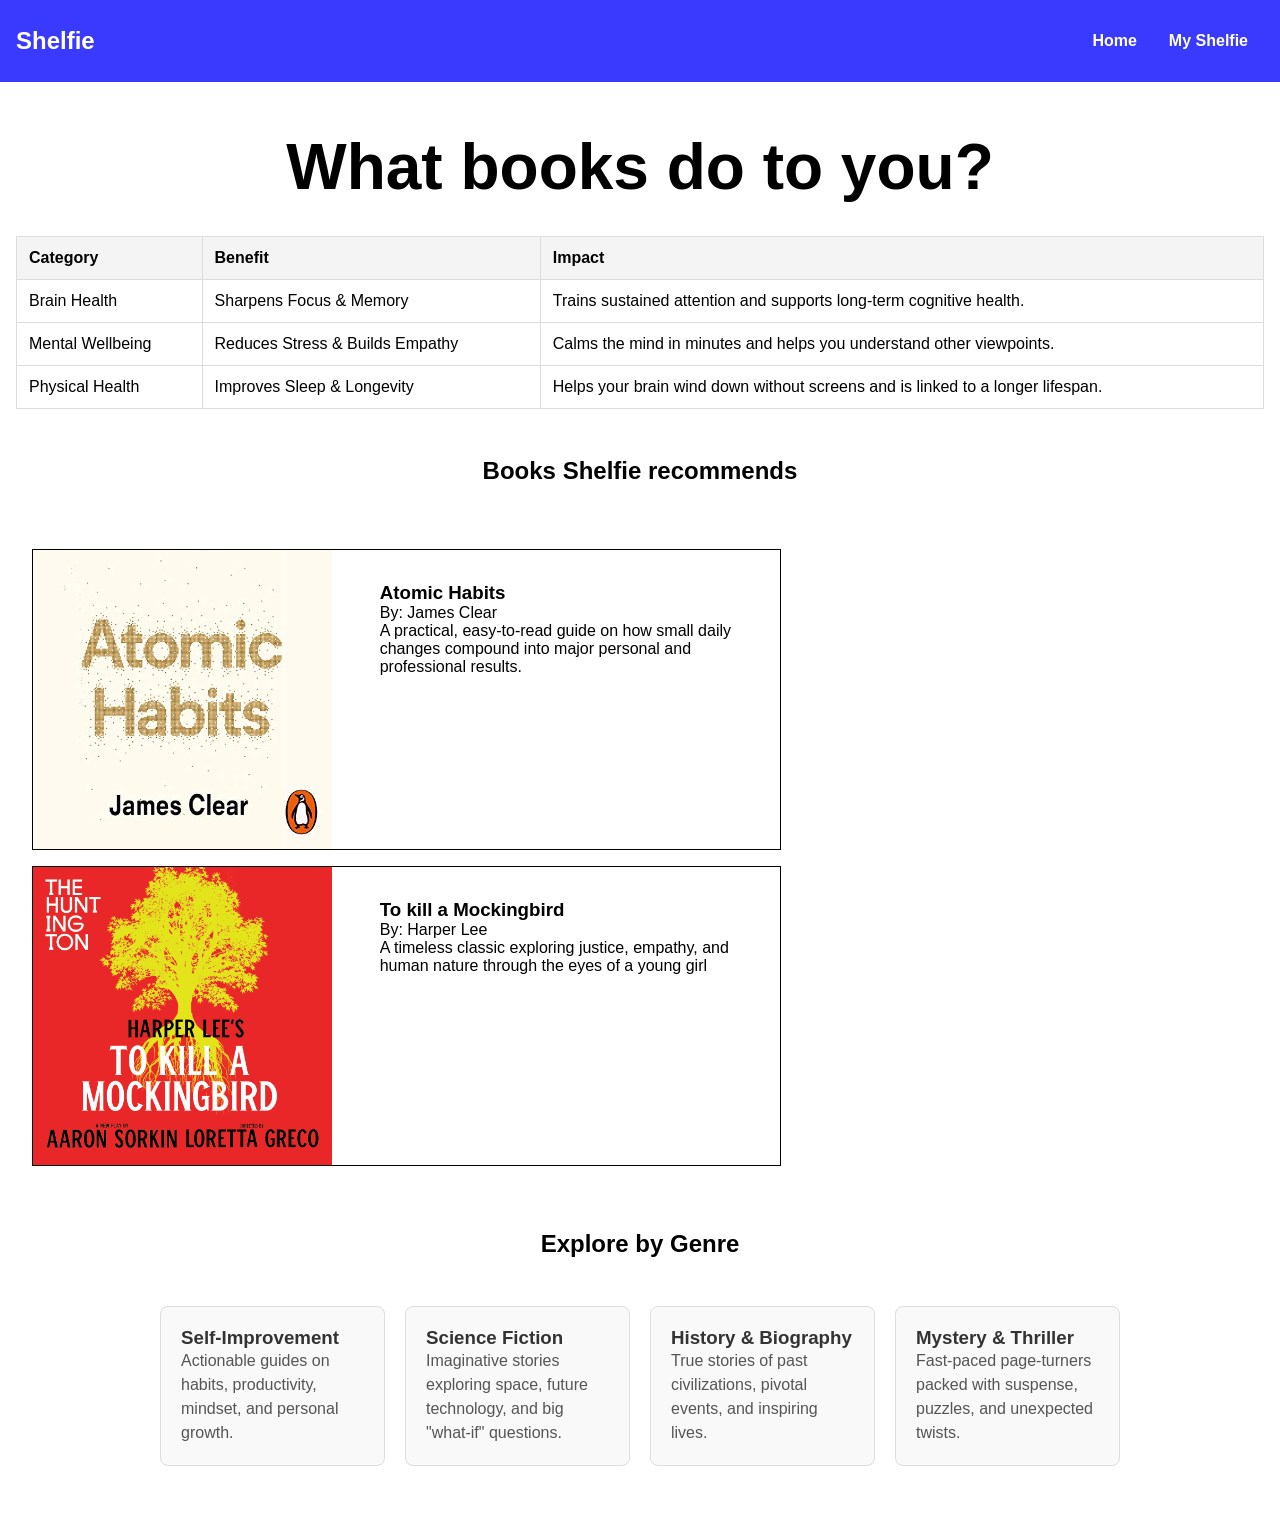
==== Shelfie-HTML/index.html @ 38089875 "add Shelfie-HTML variant" ====
<!doctype html>
<html lang="en">

<head>
    <meta charset="UTF-8" />
    <meta name="viewport" content="width=device-width, initial-scale=1.0" />
    <title>Home</title>
    <link rel="stylesheet" href="./css/styles.css" />
</head>

<body>
    <header>
        <h2>Shelfie</h2>
        <nav id="main-nav">
            <a href="./index.html">Home</a>
            <a href="./html/book-list.html">My Shelfie</a>
        </nav>
    </header>
    <main>
        <h1 class="title">What books do to you?</h1>
        <section id="benefits-of-books">
            <div class="table-wrapper">
                <table>
                    <thead>
                        <tr>
                            <th>Category</th>
                            <th>Benefit</th>
                            <th>Impact</th>
                        </tr>
                    </thead>
                    <tbody>
                        <tr>
                            <td>Brain Health</td>
                            <td>Sharpens Focus &amp; Memory</td>
                            <td>
                                Trains sustained attention and supports long-term cognitive
                                health.
                            </td>
                        </tr>
                        <tr>
                            <td>Mental Wellbeing</td>
                            <td>Reduces Stress &amp; Builds Empathy</td>
                            <td>
                                Calms the mind in minutes and helps you understand other
                                viewpoints.
                            </td>
                        </tr>
                        <tr>
                            <td>Physical Health</td>
                            <td>Improves Sleep &amp; Longevity</td>
                            <td>
                                Helps your brain wind down without screens and is linked to a
                                longer lifespan.
                            </td>
                        </tr>
                    </tbody>
                </table>
            </div>
        </section>
        <section id="recommended-books">
            <h2>Books Shelfie recommends</h2>
            <div id="recommended-books-ctr">
                <ul>
                    <li>
                        <article class="book-row">
                            <img src="./images/atomic-habits.jpg" alt="Atomic Habits Cover" />
                            <div class="book-row-text">
                                <h3>Atomic Habits</h3>
                                <p>By: James Clear</p>
                                <p>
                                    A practical, easy-to-read guide on how small daily changes
                                    compound into major personal and professional results.
                                </p>
                            </div>
                        </article>
                    </li>
                    <li>
                        <article class="book-row">
                            <img src="./images/to-kill-a-mockingbird.jpg" alt="To kill a mockingbird Cover" />
                            <div class="book-row-text">
                                <h3>To kill a Mockingbird</h3>
                                <p>By: Harper Lee</p>
                                <p>
                                    A timeless classic exploring justice, empathy, and human nature through the eyes of a
                                    young girl
                                </p>
                            </div>
                        </article>
                    </li>
                </ul>
            </div>
            <section class="genre-section">
                <h2>Explore by Genre</h2>
                <div class="genre-grid">
                    <div class="genre-card">
                        <h3>Self-Improvement</h3>
                        <p>Actionable guides on habits, productivity, mindset, and personal growth.</p>
                    </div>
                    <div class="genre-card">
                        <h3>Science Fiction</h3>
                        <p>Imaginative stories exploring space, future technology, and big "what-if" questions.</p>
                    </div>
                    <div class="genre-card">
                        <h3>History &amp; Biography</h3>
                        <p>True stories of past civilizations, pivotal events, and inspiring lives.</p>
                    </div>
                    <div class="genre-card">
                        <h3>Mystery &amp; Thriller</h3>
                        <p>Fast-paced page-turners packed with suspense, puzzles, and unexpected twists.</p>
                    </div>
                </div>
            </section>
        </section>
    </main>
</body>

</html>
---- Shelfie-HTML/css/styles.css ----
* {
  box-sizing: border-box;
  margin: 0;
  padding: 0;
}

body {
  font-family: Arial, sans-serif;
}

.title {
  padding: 0.5em;
  text-align: center;
  font-size: 4em;
}

main {
  padding: 1em;
}
header {
  background-color: rgb(58, 58, 255);
  display: flex;
  justify-content: space-between;
  padding: 1em;
}

header h2 {
  margin: 0;
  align-self: center;
}

#main-nav {
  display: flex;
  flex-wrap: wrap;
  justify-content: space-evenly;
  align-items: center;
  gap: 2em;
  padding: 1em;
}

header h2,
#main-nav a {
  color: white;
}

#main-nav a {
  text-decoration: none;
  font-weight: bold;
}

#books-list {
  display: flex;
  flex-wrap: wrap;
  justify-content: center;
}

.book-card {
  flex: 1 1 280px;
  max-width: 400px;
  border: 1px solid #ccc;
  border-radius: 5px;
  padding: 10px;
  margin: 5px;
}

.book-card p {
  margin: 5px 0;
}

.book-card .content {
  text-align: center;
}

.book-card .content img {
  width: 60%;
}

.buttons-container {
  display: flex;
  justify-content: space-evenly;
  margin-top: 10px;
}

.reading-status {
  background-color: green;
  color: white;
  border: 1px solid green;
  border-radius: 5px;
  padding: 5px 10px;
}

.want-to-read-status {
  background-color: blue;
  color: white;
  border: 1px solid blue;
  border-radius: 5px;
  padding: 5px 10px;
}

.to-read-status {
  background-color: blue;
  color: white;
  border: 1px solid blue;
  border-radius: 5px;
  padding: 5px 10px;
}

.already-read-status {
  background-color: red;
  color: white;
  border: 1px solid red;
  border-radius: 5px;
  padding: 5px 10px;
}

.btn-primary {
  display: inline-block;
  padding: 10px 16px;
  background-color: blue;
  color: white;
  text-decoration: none;
  border-radius: 6px;
  font-weight: 600;
}

.btn-primary:hover {
  background-color: #1d4ed8;
}

table {
  width: 100%;
  border-collapse: collapse;
  font-family: Arial, sans-serif;
}

.table-wrapper {
  overflow-x: auto;
}

th,
td {
  border: 1px solid #dddddd;
  text-align: left;
  padding: 12px;
}
th {
  background-color: #f4f4f4;
}

#recommended-books {
  margin-top: 2em;
}

h2 {
  margin: 2em 0;
  text-align: center;
}

#recommended-books-ctr {
  display: flex;
}

#recommended-books-ctr ul {
  list-style: none;
  width: 100%;
}

.book-row {
  margin: 1em;
  display: flex;
  border: 1px solid;
  gap: 1em;
  width: 60%;
  height: 30%;
  transition-duration: 0.4s;
}

.book-row:hover {
  transform: scale(1.03);
}

.book-row img {
  width: 40%;
}

.book-row-text {
  padding: 2em;
}

.genre-section {
  max-width: 1000px;
  margin: 40px auto;
  padding: 0 20px;
}
.genre-grid {
  display: grid;
  grid-template-columns: repeat(auto-fit, minmax(220px, 1fr));
  gap: 20px;
}
.genre-card {
  border: 1px solid #dddddd;
  transition-duration: 0.4s;
  border-radius: 8px;
  padding: 20px;
  background-color: #f9f9f9;
}
.genre-card:hover {
  transform: scale(1.03);
}
.genre-card h3 {
  margin-top: 0;
  color: #333333;
}
.genre-card p {
  color: #555555;
  line-height: 1.5;
  margin-bottom: 0;
}

@media (max-width: 600px) {
  .title {
    font-size: 2.5em;
  }

  .book-row {
    flex-direction: column;
  }

  .book-row img {
    width: 100%;
  }
}
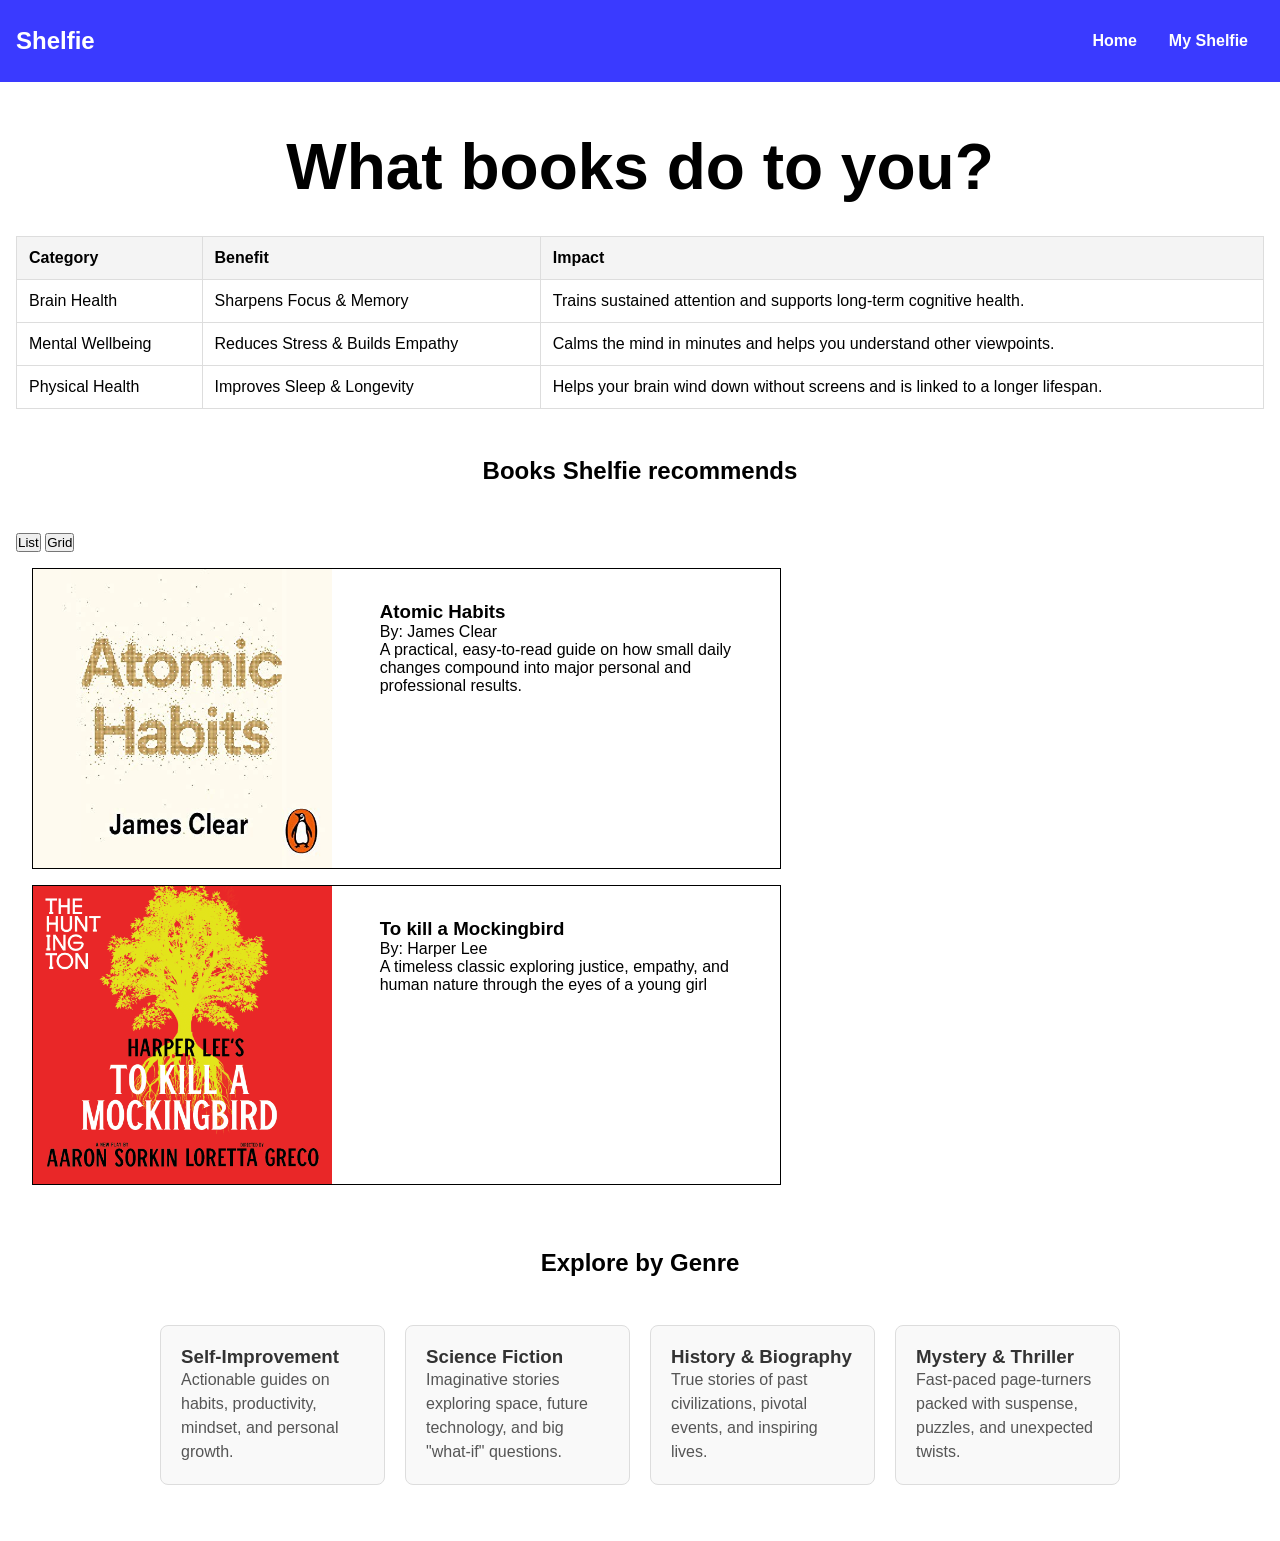
==== commit 069cf059: "implement grid and list view toggle for recommended books; add book-list.js for book filtering funct" ====
--- a/Shelfie-HTML/index.html
+++ b/Shelfie-HTML/index.html
@@ -59,6 +59,10 @@
         </section>
         <section id="recommended-books">
             <h2>Books Shelfie recommends</h2>
+            <div class="view-toggle" role="group" aria-label="Recommended books view">
+                <button id="list-view-button"  type="button" aria-pressed="true">List</button>
+                <button id="grid-view-button" type="button" aria-pressed="false">Grid</button>
+            </div>
             <div id="recommended-books-ctr">
                 <ul>
                     <li>
@@ -113,5 +117,5 @@
         </section>
     </main>
 </body>
-
+ <script src="./js/index.js"></script>
 </html>
--- a/Shelfie-HTML/css/styles.css
+++ b/Shelfie-HTML/css/styles.css
@@ -186,6 +186,25 @@
 .book-row-text {
   padding: 2em;
 }
+
+#recommended-books-ctr.grid-view ul {
+  display: grid;
+  grid-template-columns: repeat(auto-fit, minmax(220px, 1fr));
+  gap: 1rem;
+}
+
+#recommended-books-ctr.grid-view .book-row {
+  width: auto;
+  height: auto;
+  flex-direction: column;
+}
+
+#recommended-books-ctr.grid-view .book-row img {
+  width: 100%;
+  height: 240px;
+  object-fit: cover;
+}
+
 
 .genre-section {
   max-width: 1000px;
